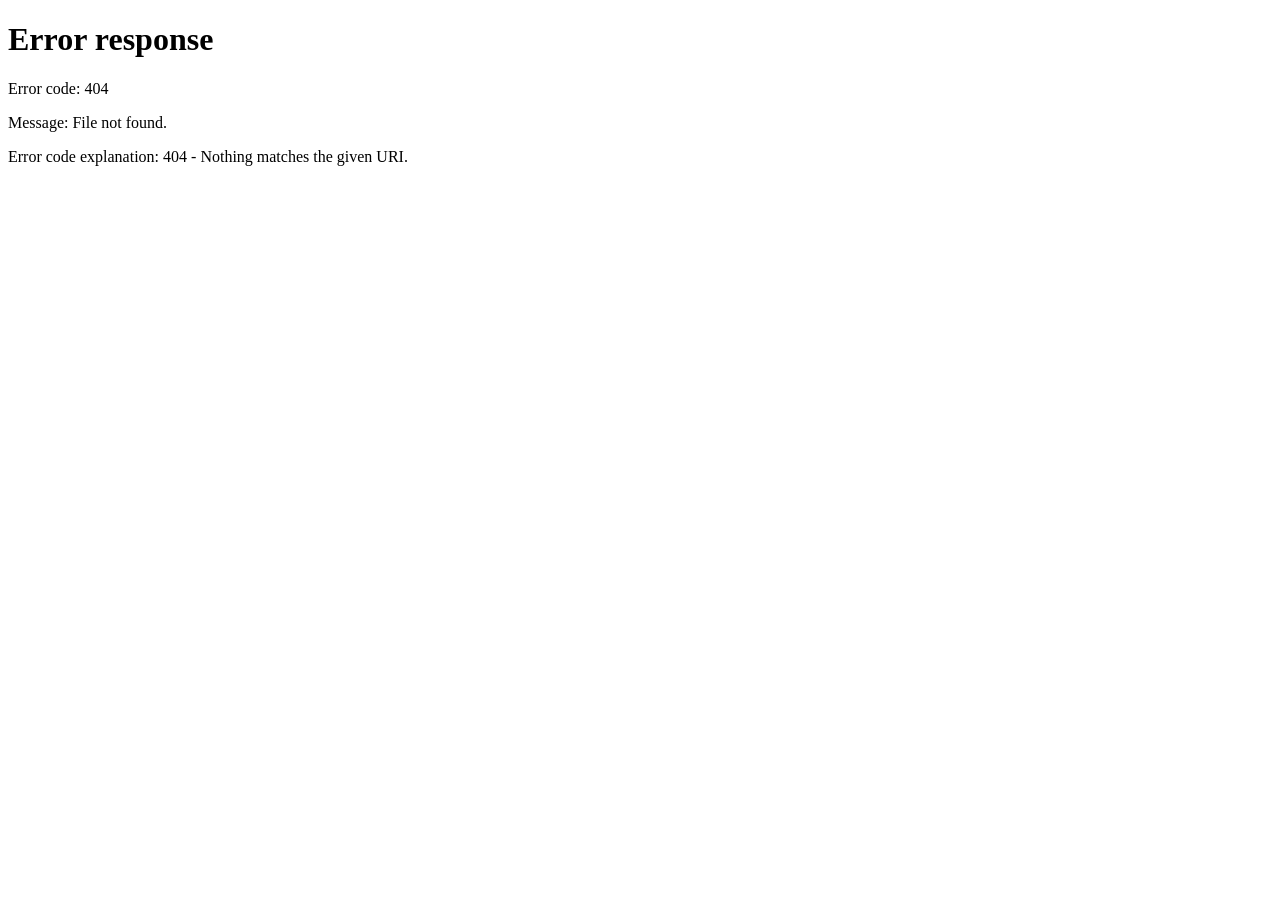
==== index.html @ 14c9aaf3 "Add files via upload" ====
<!DOCTYPE html>
<html lang="en">
<head>
  <meta charset="utf-8">
  <meta name="viewport" content="width=device-width, initial-scale=1">
  <meta http-equiv="refresh" content="0; url=./docs/">
  <link rel="canonical" href="./docs/">
  <title>MLB Plaintext Archive</title>
</head>
<body>
  <p><a href="./docs/">Open the MLB Plaintext Archive</a></p>
</body>
</html>
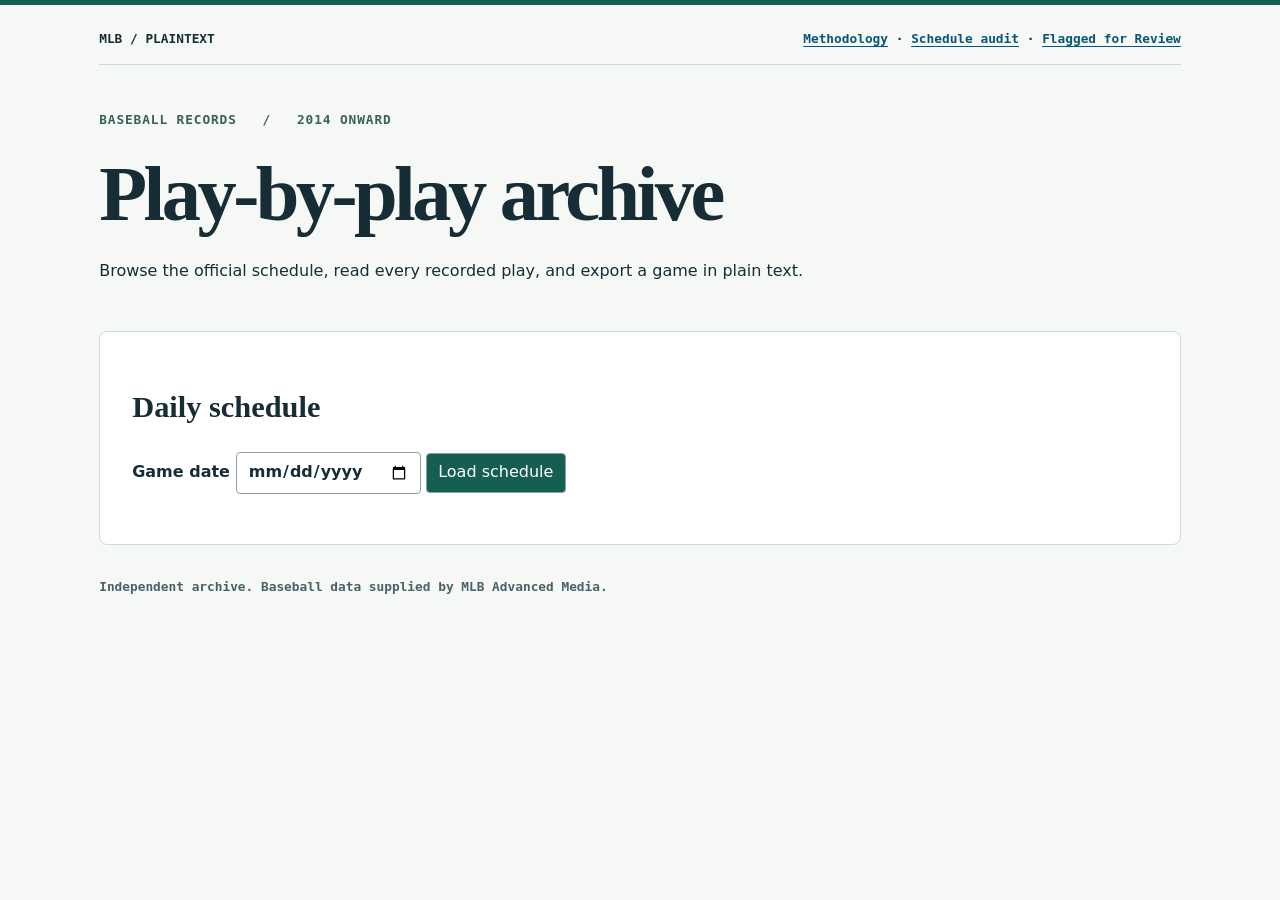
==== commit 81b211a3: "Restore the project-relative archive shell and official feed exports Co-authored-by: arena-agent <29" ====
--- a/index.html
+++ b/index.html
@@ -1,13 +1 @@
-<!DOCTYPE html>
-<html lang="en">
-<head>
-  <meta charset="utf-8">
-  <meta name="viewport" content="width=device-width, initial-scale=1">
-  <meta http-equiv="refresh" content="0; url=./docs/">
-  <link rel="canonical" href="./docs/">
-  <title>MLB Plaintext Archive</title>
-</head>
-<body>
-  <p><a href="./docs/">Open the MLB Plaintext Archive</a></p>
-</body>
-</html>
+<!doctype html><html lang="en"><meta charset="utf-8"><meta name="viewport" content="width=device-width,initial-scale=1"><title>MLB Plaintext Archive</title><link rel="canonical" href="./docs/"><script>location.replace('./docs/' + location.search + location.hash)</script><noscript><meta http-equiv="refresh" content="0;url=./docs/"></noscript><a href="./docs/">Open the MLB Plaintext Archive</a></html>
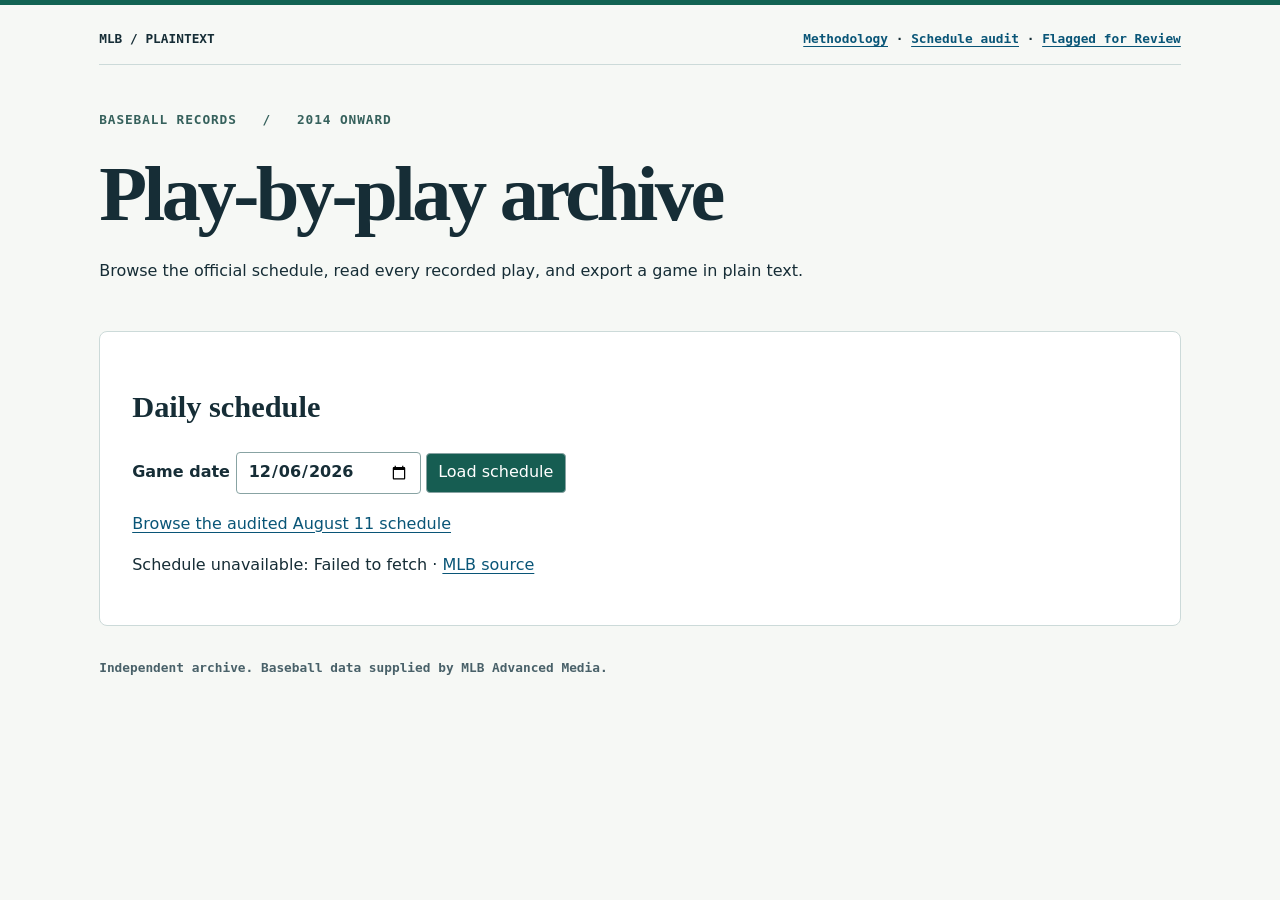
==== commit 3d72b090: "Document integrated verification and preserve the optional season-release template Co-authored-by: a" ====
--- a/index.html
+++ b/index.html
@@ -1 +1,13 @@
-<!doctype html><html lang="en"><meta charset="utf-8"><meta name="viewport" content="width=device-width,initial-scale=1"><title>MLB Plaintext Archive</title><link rel="canonical" href="./docs/"><script>location.replace('./docs/' + location.search + location.hash)</script><noscript><meta http-equiv="refresh" content="0;url=./docs/"></noscript><a href="./docs/">Open the MLB Plaintext Archive</a></html>
+<!doctype html>
+<html lang="en">
+  <meta charset="utf-8" /><meta
+    name="viewport"
+    content="width=device-width,initial-scale=1"
+  /><title>MLB Plaintext Archive</title
+  ><link rel="canonical" href="./docs/" />
+  <script>
+    location.replace("./docs/" + location.search + location.hash);
+  </script>
+  <noscript><meta http-equiv="refresh" content="0;url=./docs/" /></noscript
+  ><a href="./docs/">Open the MLB Plaintext Archive</a>
+</html>
